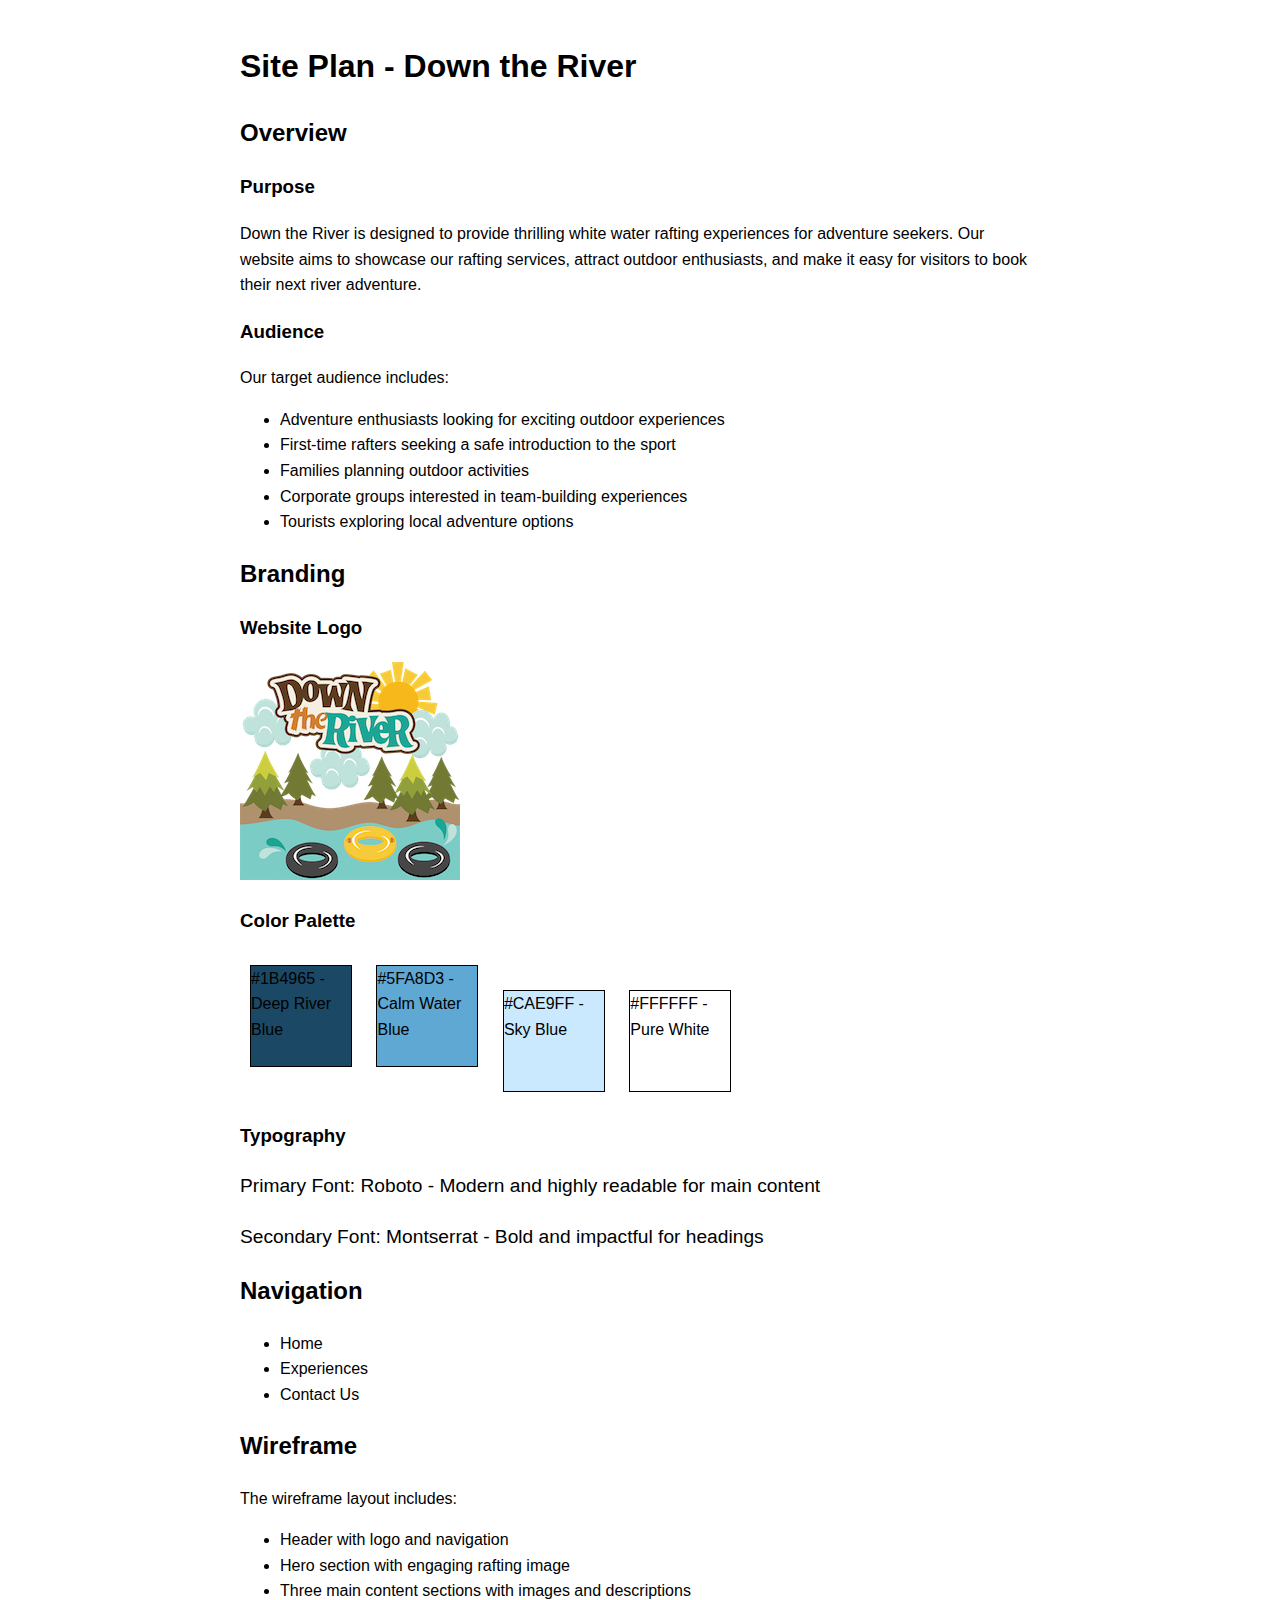
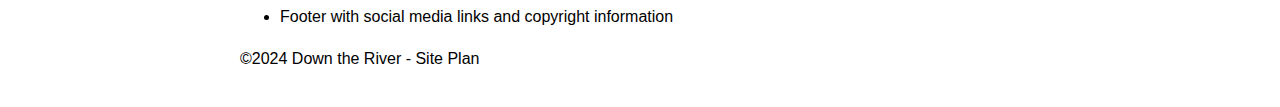
==== week03/site-planning.html @ 609bdd8c "Add site planning and wireframe files" ====
<!DOCTYPE html>
<html lang="en">
<head>
    <meta charset="UTF-8">
    <meta name="viewport" content="width=device-width, initial-scale=1.0">
    <title>Site Plan - Down the River</title>
    <style>
        body {
            font-family: 'Roboto', Arial, sans-serif;
            line-height: 1.6;
            margin: 0 auto;
            max-width: 800px;
            padding: 20px;
        }
        .color-sample {
            width: 100px;
            height: 100px;
            display: inline-block;
            margin: 10px;
            border: 1px solid #000;
        }
        .font-sample {
            margin: 20px 0;
            font-size: 1.2em;
        }
    </style>
</head>
<body>
    <header>
        <h1>Site Plan - Down the River</h1>
    </header>

    <main>
        <section>
            <h2>Overview</h2>
            <h3>Purpose</h3>
            <p>Down the River is designed to provide thrilling white water rafting experiences for adventure seekers. Our website aims to showcase our rafting services, attract outdoor enthusiasts, and make it easy for visitors to book their next river adventure.</p>
            
            <h3>Audience</h3>
            <p>Our target audience includes:</p>
            <ul>
                <li>Adventure enthusiasts looking for exciting outdoor experiences</li>
                <li>First-time rafters seeking a safe introduction to the sport</li>
                <li>Families planning outdoor activities</li>
                <li>Corporate groups interested in team-building experiences</li>
                <li>Tourists exploring local adventure options</li>
            </ul>
        </section>

        <section>
            <h2>Branding</h2>
            <h3>Website Logo</h3>
            <img src="images/z-downriver.png" alt="Down the River Logo">

            <h3>Color Palette</h3>
            <div>
                <div class="color-sample" style="background-color: #1B4965;">#1B4965 - Deep River Blue</div>
                <div class="color-sample" style="background-color: #5FA8D3;">#5FA8D3 - Calm Water Blue</div>
                <div class="color-sample" style="background-color: #CAE9FF;">#CAE9FF - Sky Blue</div>
                <div class="color-sample" style="background-color: #FFFFFF;">#FFFFFF - Pure White</div>
            </div>

            <h3>Typography</h3>
            <div class="font-sample" style="font-family: 'Roboto', sans-serif;">
                Primary Font: Roboto - Modern and highly readable for main content
            </div>
            <div class="font-sample" style="font-family: 'Montserrat', sans-serif;">
                Secondary Font: Montserrat - Bold and impactful for headings
            </div>
        </section>

        <section>
            <h2>Navigation</h2>
            <nav>
                <ul>
                    <li>Home</li>
                    <li>Experiences</li>
                    <li>Contact Us</li>
                </ul>
            </nav>
        </section>

        <section>
            <h2>Wireframe</h2>
            <p>The wireframe layout includes:</p>
            <ul>
                <li>Header with logo and navigation</li>
                <li>Hero section with engaging rafting image</li>
                <li>Three main content sections with images and descriptions</li>
                <li>Footer with social media links and copyright information</li>
            </ul>
        </section>
    </main>

    <footer>
        <p>©2024 Down the River - Site Plan</p>
    </footer>
</body>
</html>
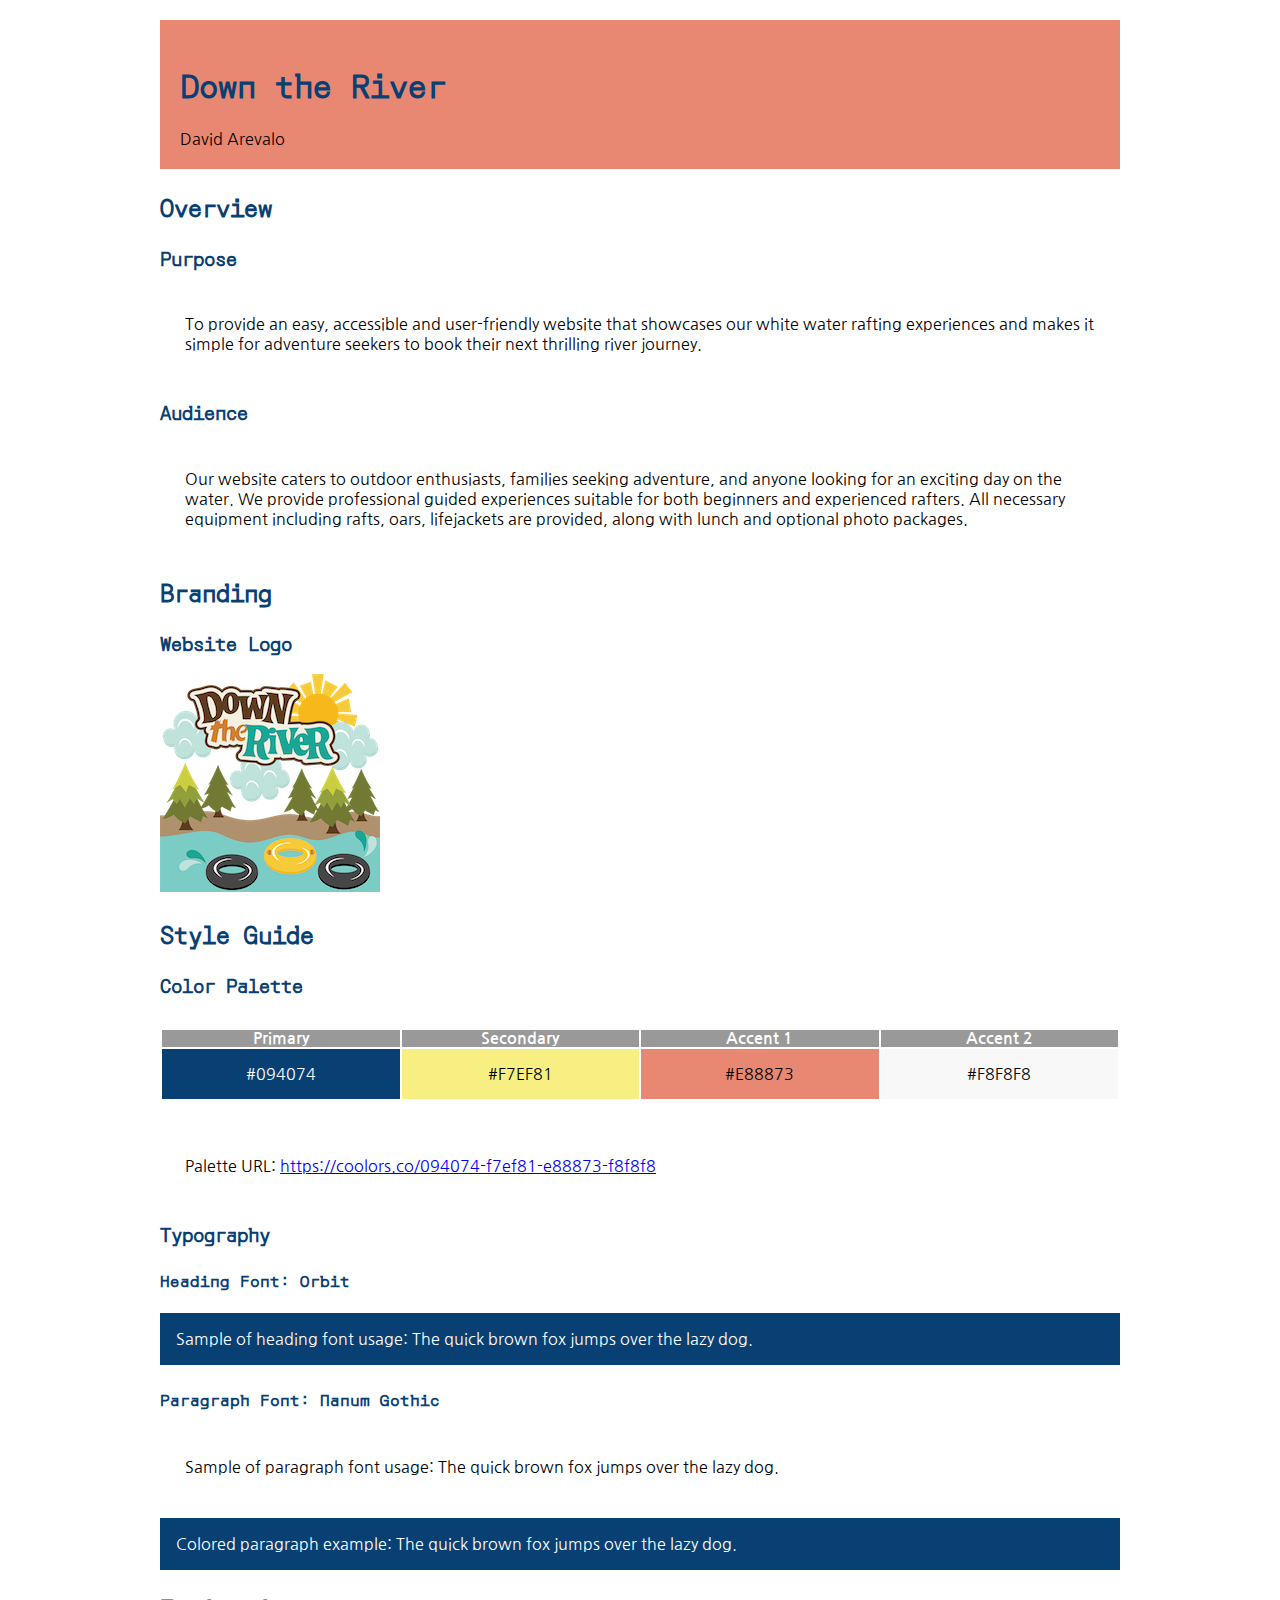
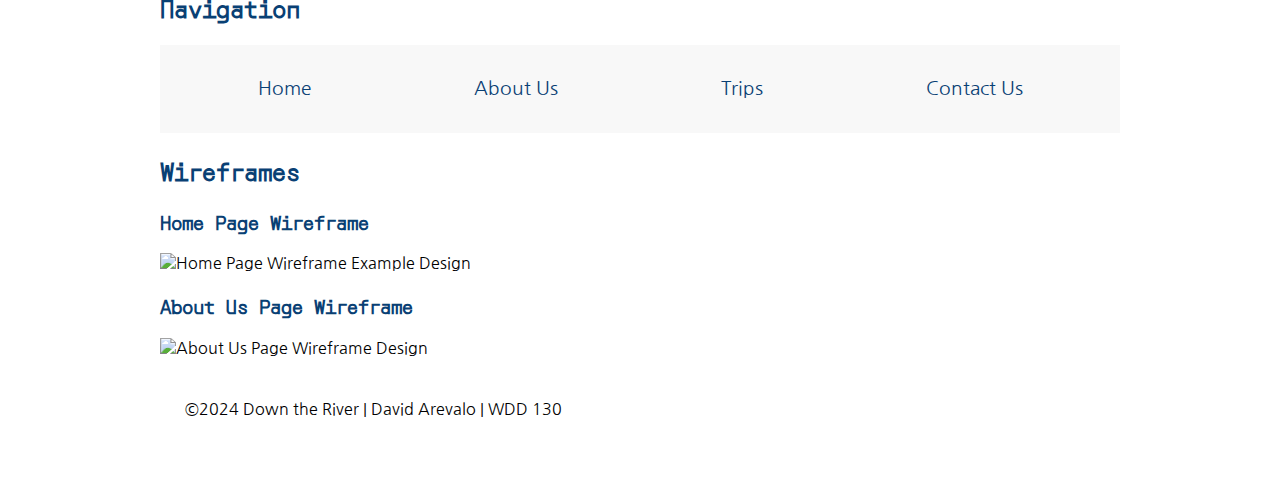
==== commit d3f018f7: "Add Rafting Site Plan styles and logo rename" ====
--- a/week03/site-planning.html
+++ b/week03/site-planning.html
@@ -1,99 +1,85 @@
 <!DOCTYPE html>
-<html lang="en">
+<html lang="en-US">
 <head>
     <meta charset="UTF-8">
     <meta name="viewport" content="width=device-width, initial-scale=1.0">
-    <title>Site Plan - Down the River</title>
-    <style>
-        body {
-            font-family: 'Roboto', Arial, sans-serif;
-            line-height: 1.6;
-            margin: 0 auto;
-            max-width: 800px;
-            padding: 20px;
-        }
-        .color-sample {
-            width: 100px;
-            height: 100px;
-            display: inline-block;
-            margin: 10px;
-            border: 1px solid #000;
-        }
-        .font-sample {
-            margin: 20px 0;
-            font-size: 1.2em;
-        }
-    </style>
+    <title>Rafting Site Plan | David Arevalo</title>
+    <meta name="description" content="The rafting site plan includes the site purpose, target audience, branding information, and style guide for the course website project.">
+    <meta name="author" content="David Arevalo">
+    <link rel="stylesheet" href="Styles/site-plan-rafting.css">
 </head>
 <body>
     <header>
-        <h1>Site Plan - Down the River</h1>
+        <h1>Down the River</h1>
+        <div>David Arevalo</div>
     </header>
 
     <main>
         <section>
             <h2>Overview</h2>
             <h3>Purpose</h3>
-            <p>Down the River is designed to provide thrilling white water rafting experiences for adventure seekers. Our website aims to showcase our rafting services, attract outdoor enthusiasts, and make it easy for visitors to book their next river adventure.</p>
-            
+            <p>To provide an easy, accessible and user-friendly website that showcases our white water rafting experiences and makes it simple for adventure seekers to book their next thrilling river journey.</p>
+
             <h3>Audience</h3>
-            <p>Our target audience includes:</p>
-            <ul>
-                <li>Adventure enthusiasts looking for exciting outdoor experiences</li>
-                <li>First-time rafters seeking a safe introduction to the sport</li>
-                <li>Families planning outdoor activities</li>
-                <li>Corporate groups interested in team-building experiences</li>
-                <li>Tourists exploring local adventure options</li>
-            </ul>
+            <p>Our website caters to outdoor enthusiasts, families seeking adventure, and anyone looking for an exciting day on the water. We provide professional guided experiences suitable for both beginners and experienced rafters. All necessary equipment including rafts, oars, lifejackets are provided, along with lunch and optional photo packages.</p>
         </section>
 
         <section>
             <h2>Branding</h2>
             <h3>Website Logo</h3>
-            <img src="images/z-downriver.png" alt="Down the River Logo">
+            <img src="images/logo.png" alt="Club WWR Logo">
+        </section>
 
+        <section>
+            <h2>Style Guide</h2>
             <h3>Color Palette</h3>
-            <div>
-                <div class="color-sample" style="background-color: #1B4965;">#1B4965 - Deep River Blue</div>
-                <div class="color-sample" style="background-color: #5FA8D3;">#5FA8D3 - Calm Water Blue</div>
-                <div class="color-sample" style="background-color: #CAE9FF;">#CAE9FF - Sky Blue</div>
-                <div class="color-sample" style="background-color: #FFFFFF;">#FFFFFF - Pure White</div>
-            </div>
+            <table class="colors">
+                <tr>
+                    <th>Primary</th>
+                    <th>Secondary</th>
+                    <th>Accent 1</th>
+                    <th>Accent 2</th>
+                </tr>
+                <tr>
+                    <td class="primary">#094074</td>
+                    <td class="secondary">#F7EF81</td>
+                    <td class="accent1">#E88873</td>
+                    <td class="accent2">#F8F8F8</td>
+                </tr>
+            </table>
+            <p>Palette URL: <a href="https://coolors.co/094074-f7ef81-e88873-f8f8f8" target="_blank">https://coolors.co/094074-f7ef81-e88873-f8f8f8</a></p>
 
             <h3>Typography</h3>
-            <div class="font-sample" style="font-family: 'Roboto', sans-serif;">
-                Primary Font: Roboto - Modern and highly readable for main content
-            </div>
-            <div class="font-sample" style="font-family: 'Montserrat', sans-serif;">
-                Secondary Font: Montserrat - Bold and impactful for headings
-            </div>
+            <h4>Heading Font: Orbit</h4>
+            <p class="colored">Sample of heading font usage: The quick brown fox jumps over the lazy dog.</p>
+            
+            <h4>Paragraph Font: Nanum Gothic</h4>
+            <p>Sample of paragraph font usage: The quick brown fox jumps over the lazy dog.</p>
+            <p class="colored">Colored paragraph example: The quick brown fox jumps over the lazy dog.</p>
         </section>
 
         <section>
             <h2>Navigation</h2>
             <nav>
-                <ul>
-                    <li>Home</li>
-                    <li>Experiences</li>
-                    <li>Contact Us</li>
-                </ul>
+                <a href="#">Home</a>
+                <a href="#">About Us</a>
+                <a href="#">Trips</a>
+                <a href="#">Contact Us</a>
             </nav>
         </section>
 
         <section>
-            <h2>Wireframe</h2>
-            <p>The wireframe layout includes:</p>
-            <ul>
-                <li>Header with logo and navigation</li>
-                <li>Hero section with engaging rafting image</li>
-                <li>Three main content sections with images and descriptions</li>
-                <li>Footer with social media links and copyright information</li>
-            </ul>
+            <h2>Wireframes</h2>
+            <h3>Home Page Wireframe</h3>
+            <img src="http://byui-cse.github.io/wdd130-ww-course/images/wwr/wwr-wireframe-home.png" alt="Home Page Wireframe Example Design" width="700">
+            
+            <h3>About Us Page Wireframe</h3>
+            <img src="http://byui-cse.github.io/wdd130-ww-course/images/wwr/wwr-wireframe-aboutus-update.png" alt="About Us Page Wireframe Design" width="700">
         </section>
     </main>
 
     <footer>
-        <p>©2024 Down the River - Site Plan</p>
+        <p>©2024 Down the River | David Arevalo | WDD 130</p>
     </footer>
 </body>
 </html>
--- a/week03/Styles/site-plan-rafting.css
+++ b/week03/Styles/site-plan-rafting.css
@@ -0,0 +1,100 @@
+@import url('https://fonts.googleapis.com/css2?family=Nanum+Gothic:wght@400;700&display=swap');
+@import url('https://fonts.googleapis.com/css2?family=Orbit:wght@400;700&display=swap');
+
+:root {
+    --primary-color: #094074;
+    --secondary-color: #F7EF81;
+    --accent1-color: #E88873;
+    --accent2-color: #F8F8F8;
+    --heading-font: 'Orbit', sans-serif;
+    --paragraph-font: 'Nanum Gothic', sans-serif;
+    --nav-background-color: #F8F8F8;
+    --nav-link-color: #094074;
+    --nav-hover-link-color: #3C8DDF;
+    --nav-hover-background-color: #F8F8F8;
+}
+
+body {
+    font-family: var(--paragraph-font);
+    max-width: 960px;
+    padding: 20px;
+    margin: 0 auto;
+}
+
+.colors {
+    width: 100%;
+    min-width: 350px;
+    margin: 30px auto;
+    text-align: center;
+}
+
+.colors th {
+    background-color: #999;
+    color: white;
+}
+
+.colors td {
+    width: 25%;
+    height: 3em;
+}
+
+.primary {
+    background-color: var(--primary-color);
+    color: white;
+}
+
+.secondary {
+    background-color: var(--secondary-color);
+}
+
+.accent1 {
+    background-color: var(--accent1-color);
+}
+
+.accent2 {
+    background-color: var(--accent2-color);
+}
+
+.colored {
+    background-color: var(--primary-color);
+    color: white;
+    padding: 1em;
+}
+
+h1, h2, h3, h4, h5, h6 {
+    font-family: var(--heading-font);
+    color: var(--primary-color);
+}
+
+header {
+    padding: 20px;
+    background-color: var(--accent1-color);
+}
+
+p {
+    padding: 25px;
+}
+
+nav {
+    background-color: var(--nav-background-color);
+    font-size: 1.2rem;
+    display: flex;
+    justify-content: space-around;
+    padding: 1rem;
+}
+
+nav a {
+    display: block;
+    color: var(--nav-link-color);
+    text-decoration: none;
+    padding: 1rem;
+}
+
+nav a:link, nav a:visited {
+    color: var(--nav-link-color);
+}
+
+nav a:hover {
+    color: var(--nav-hover-link-color);
+    background-color: var(--nav-hover-background-color);
+}